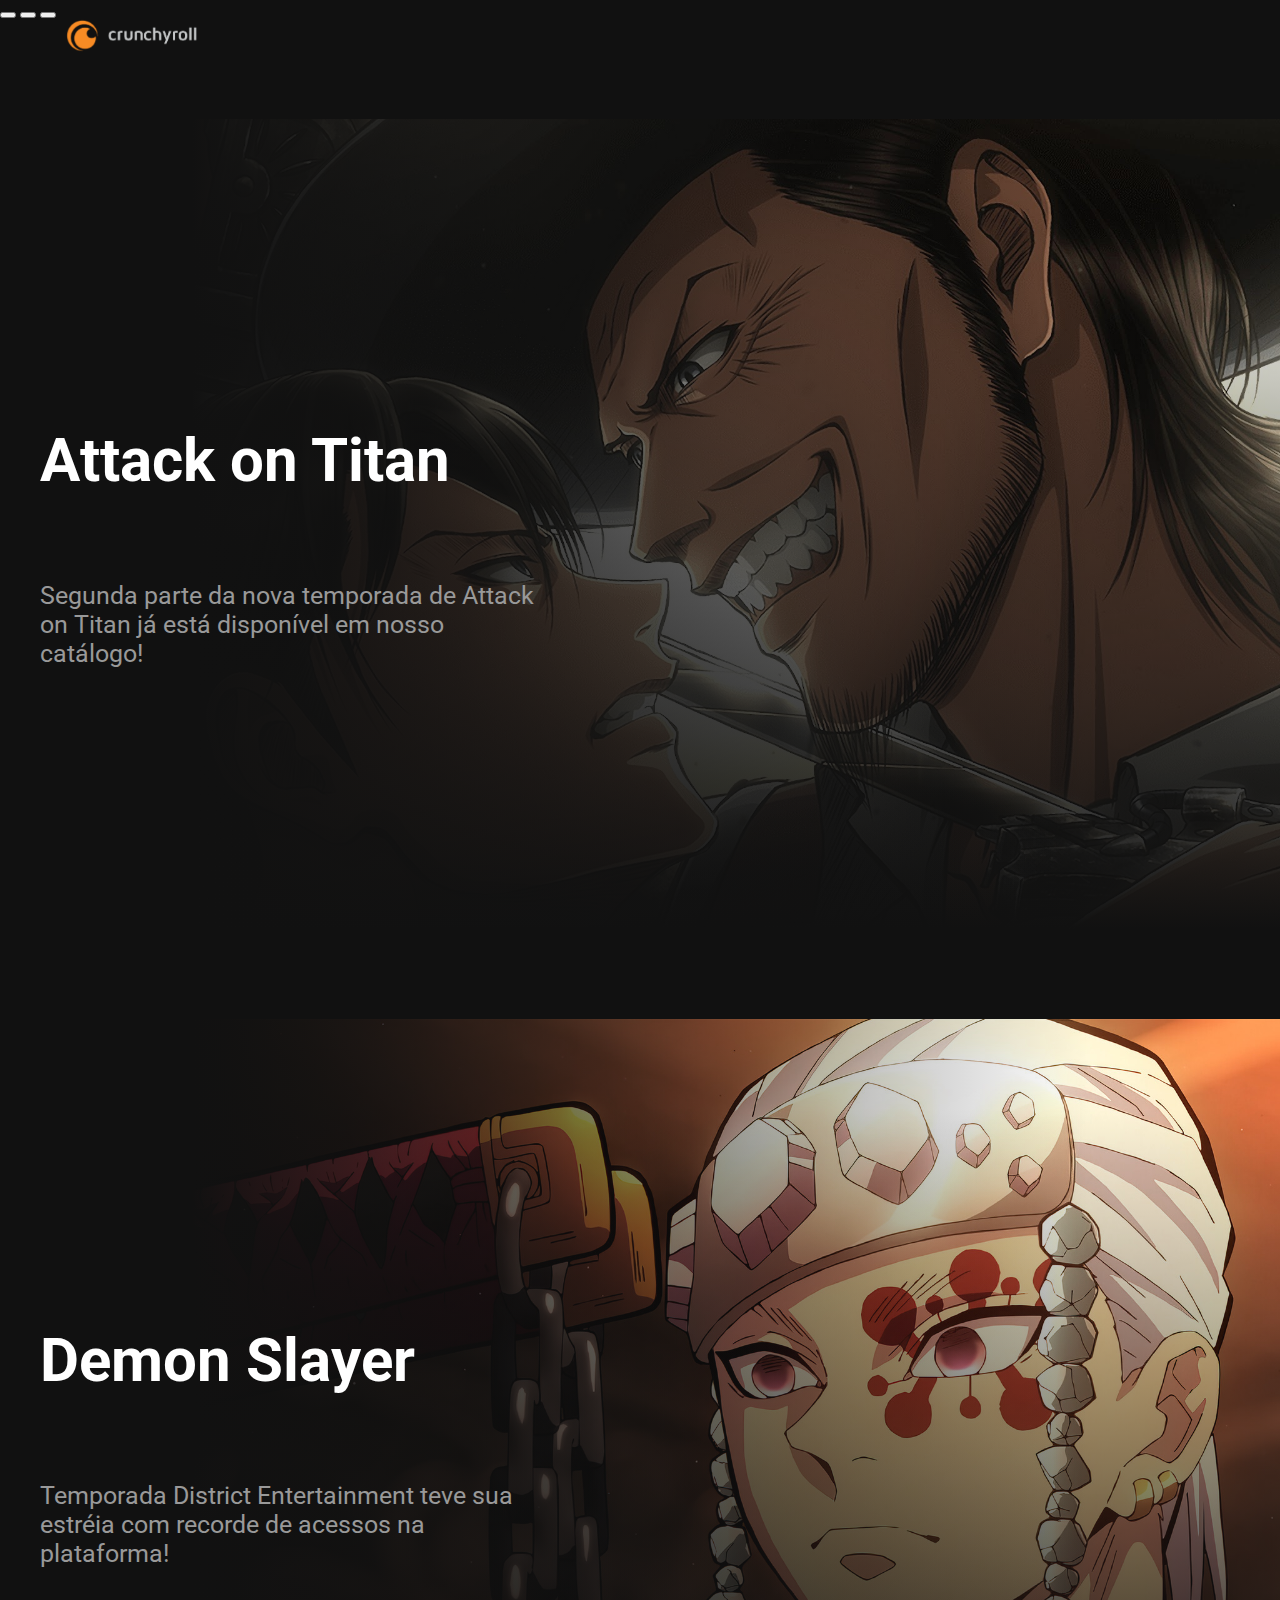
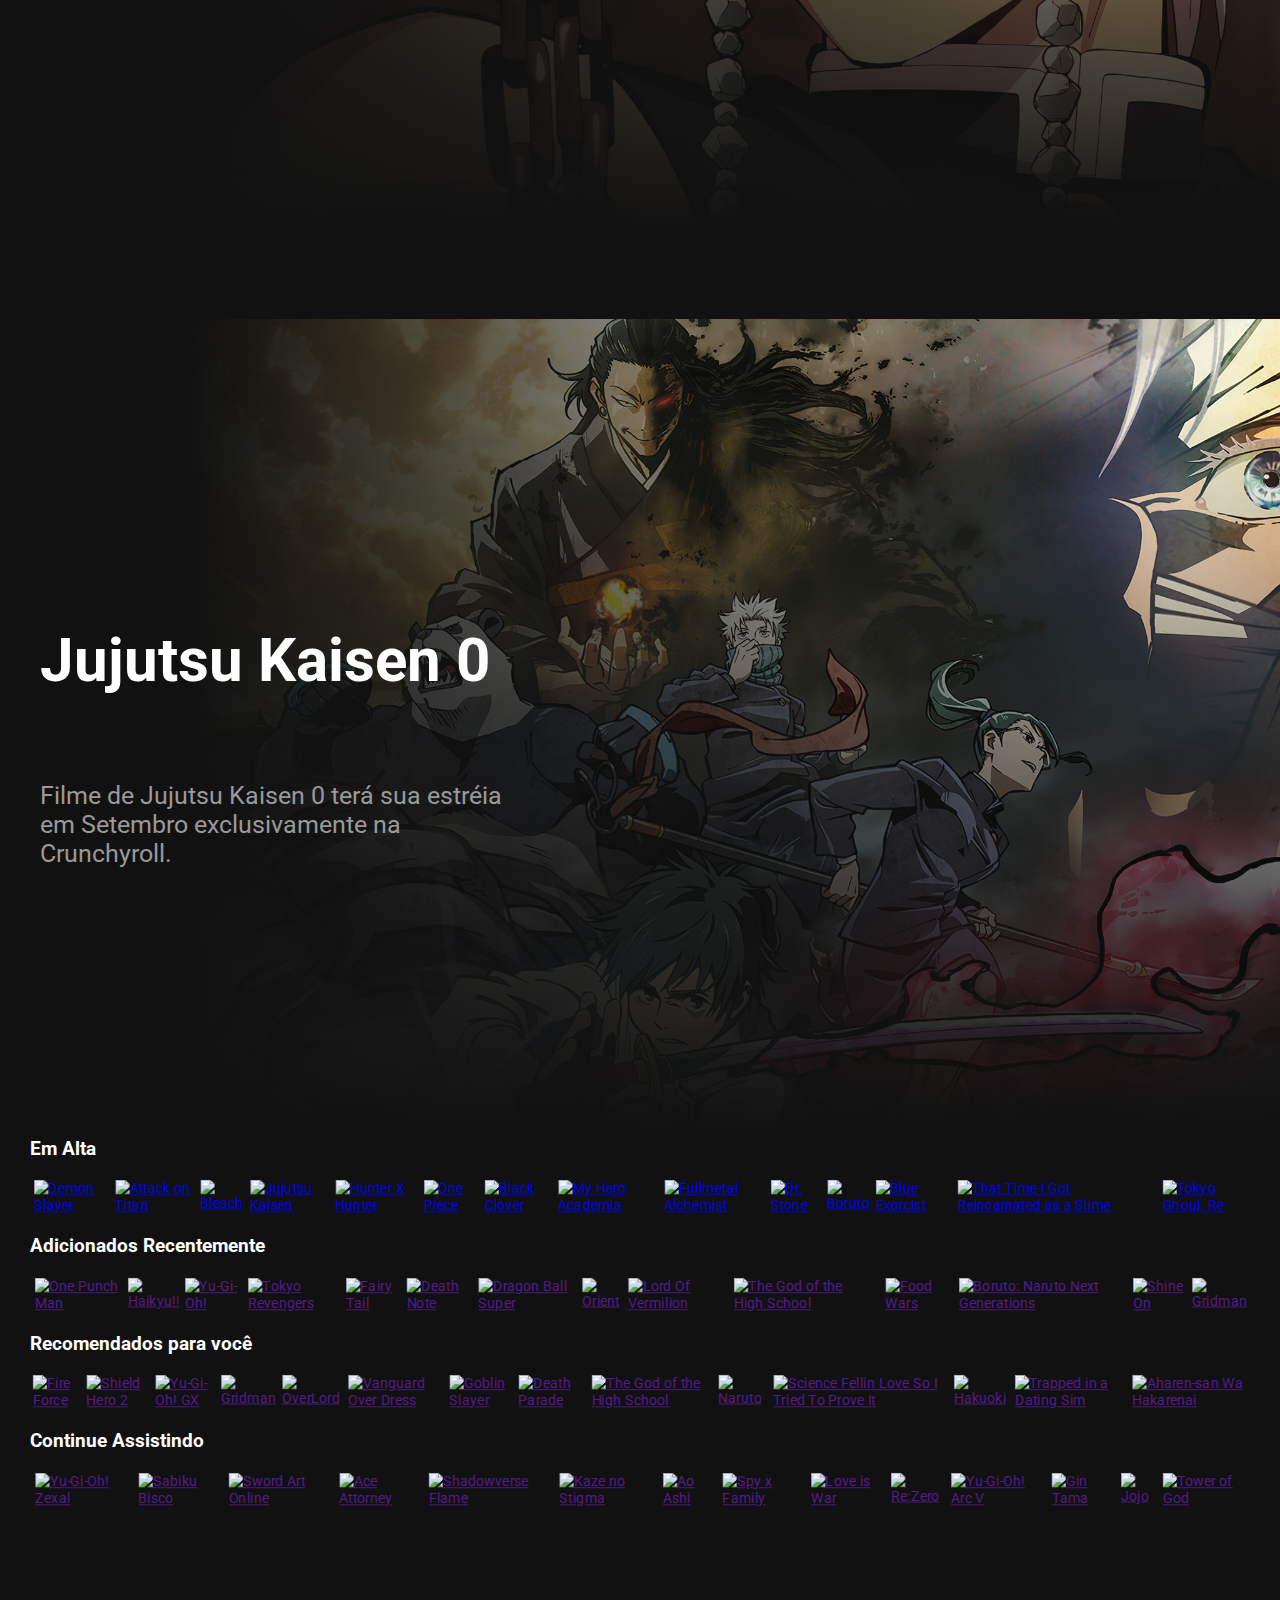
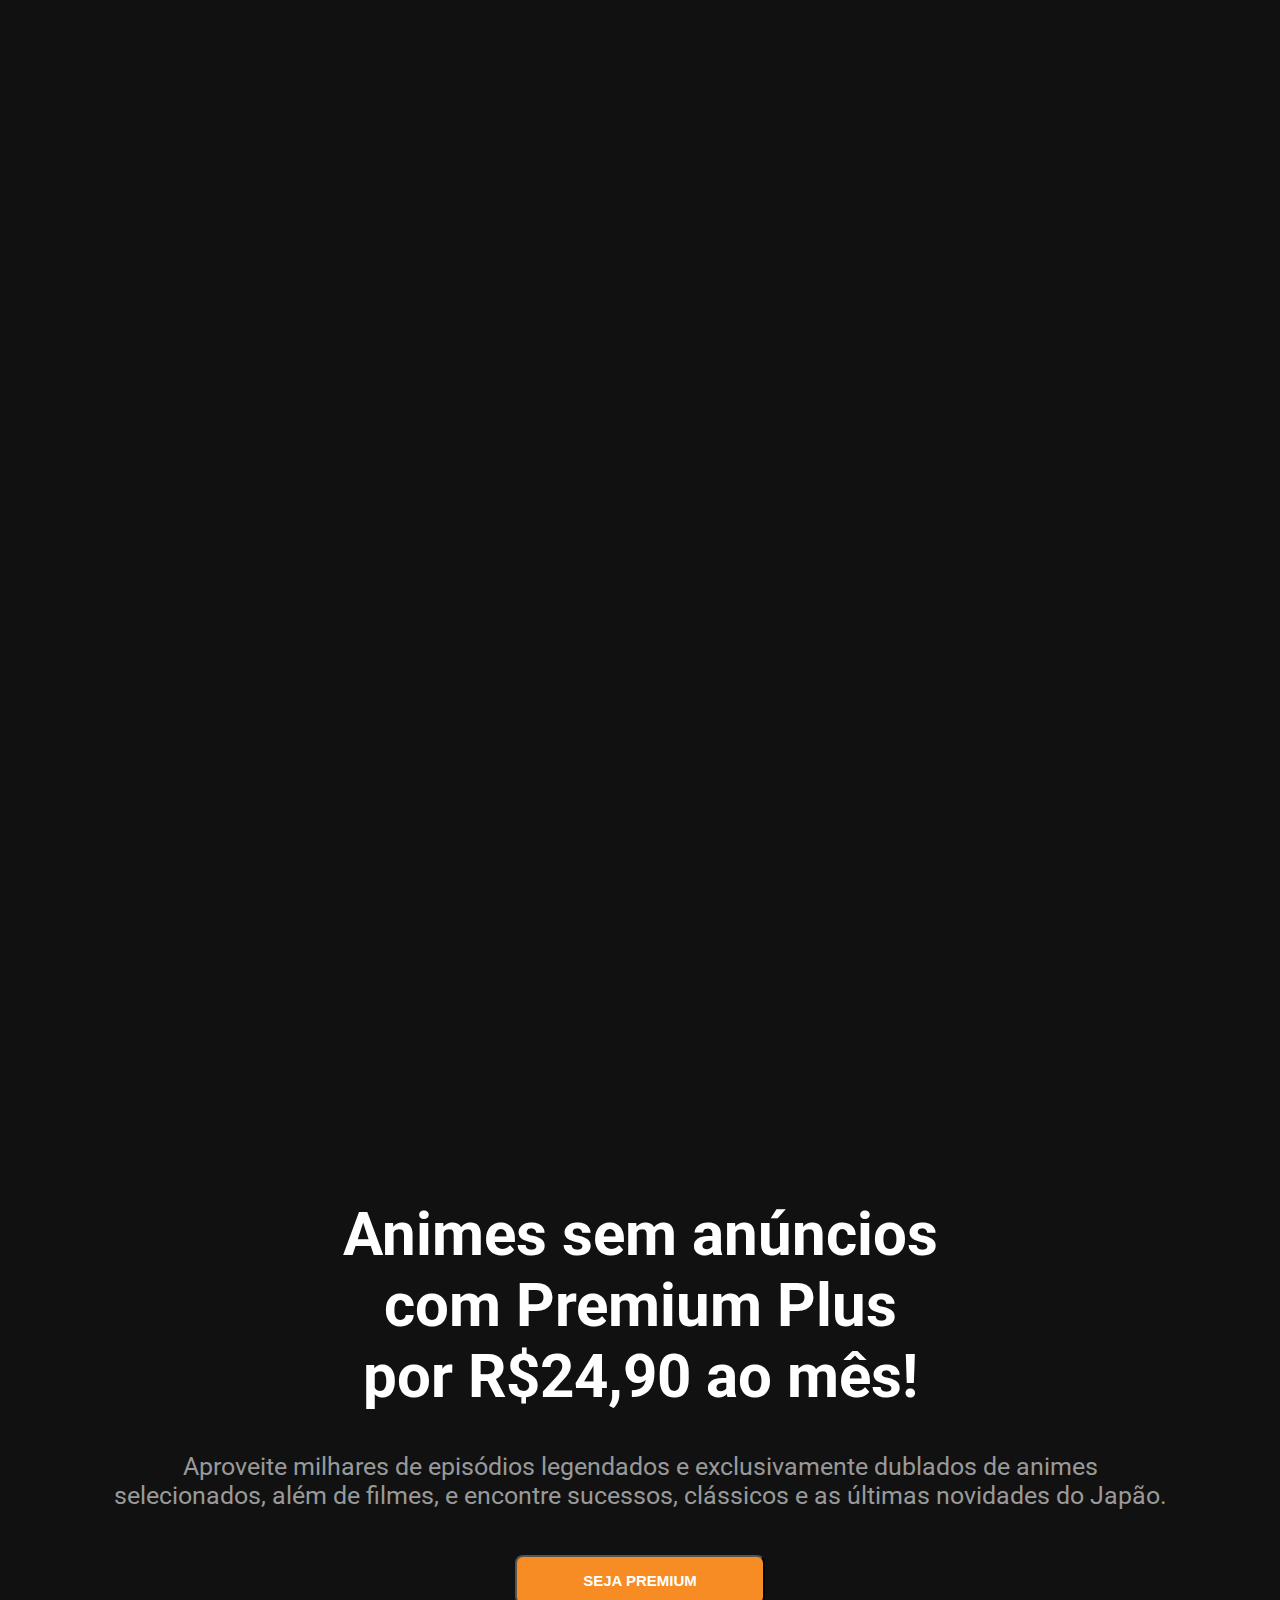
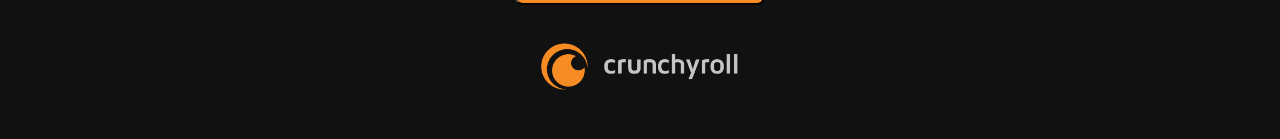
==== index.html @ c1bd7aec "Commit inicial" ====
<!DOCTYPE html>
<html lang="pt-br">

<head>
    <meta charset="UTF-8">
    <meta http-equiv="X-UA-Compatible" content="IE=edge">
    <meta name="viewport" content="width=device-width, initial-scale=1.0">
    <title>Anime Project</title>
    <link rel="shorcut icon" href="https://static.crunchyroll.com/cxweb/assets/img/favicons/favicon-96x96.png">
    <link rel="stylesheet" href="css/main.css">
    <link rel="stylesheet" href="https://fonts.googleapis.com/css2?family=Material+Symbols+Outlined:opsz,wght,FILL,GRAD@20..48,100..700,0..1,-50..200" />
    <link href="https://cdn.jsdelivr.net/npm/bootstrap@5.2.0/dist/css/bootstrap.min.css" rel="stylesheet" integrity="sha384-gH2yIJqKdNHPEq0n4Mqa/HGKIhSkIHeL5AyhkYV8i59U5AR6csBvApHHNl/vI1Bx" crossorigin="anonymous">
</head>

<body>
    <div id="header">
        <div class="header--logo">
            <a href="#">
                <img src="img/logo-crunchyroll1.png" alt="Crunchyroll" />
            </a>
        </div>
    </div>
    <!--ABERTURA DOS SLIDERS-->
    <div id="slider" class="carousel slide" data-bs-ride="carousel">
        <div class="carousel-indicators">
            <button type="button" data-bs-target="#slider" data-bs-slide-to="0" class="active" aria-current="true" aria-label="Slide 1"></button>
            <button type="button" data-bs-target="#slider" data-bs-slide-to="1" aria-label="Slide 2"></button>
            <button type="button" data-bs-target="#slider" data-bs-slide-to="2" aria-label="Slide 3"></button>
        </div>
        <div class="carousel-inner">
            <div class="carousel-item active item--1">
                <div class="shadow--vertical">
                    <div class="shadow--horizontal">
                        <div class="featured--name">
                            <p>Attack on Titan</p>
                        </div>
                        <div class="featured--title">
                            <p>Segunda parte da nova temporada de Attack on Titan
                                já está disponível em nosso catálogo!</p>
                        </div>
                    </div>
                </div>
            </div>
            <div class="carousel-item item--2">
                <div class="shadow--vertical">
                    <div class="shadow--horizontal">
                        <div class="featured--name">
                            <p>Demon Slayer</p>
                        </div>
                        <div class="featured--title">
                            <p>Temporada District Entertainment teve sua estréia
                                com recorde de acessos na plataforma!</p>
                        </div>
                    </div>
                </div>
            </div>
            <div class="carousel-item item--3">
                <div class="shadow--vertical">
                    <div class="shadow--horizontal">
                        <div class="featured--name">
                            <p>Jujutsu Kaisen 0</p>
                        </div>
                        <div class="featured--title">
                            <p>Filme de Jujutsu Kaisen 0 terá sua estréia em Setembro
                                exclusivamente na Crunchyroll.
                            </p>
                        </div>
                    </div>
                </div>
            </div>
        </div>
    </div>
    <!--FECHAMENTO DOS SLIDERS-->

    <!--INÍCIO DE LISTAGEM DOS ANIMES-->
    <div id="list">
        <div class="list--title">
            <h3>Em Alta</h3>
        </div>
        <div class="list--wrapper">
            <div id="navigation">
                <div class="nav-next control" onclick="nextArrow()"><span class="material-symbols-outlined">navigate_next</span>
                </div>
                <div class="nav-before control" onclick="beforeArrow()"><span class="material-symbols-outlined">navigate_before</span></div>
            </div>
            <div class="topico em--alta">
                <div class="list--gallery">
                    <a href="#"><img src="https://img1.ak.crunchyroll.com/i/spire3/09211a5ab1a7a41cbd18c90b1c8f076b1641869179_full.jpg"
                        title="Demon Slayer" class="itemGallery index"></a>
                    <a href="animes/AOT/index.html"><img src="https://img1.ak.crunchyroll.com/i/spire3/dac363972d628a7009e04fdeb9d7104a1641869274_full.jpg"
                        title="Attack on Titan" class="itemGallery index" /></a>
                    <a href="#"><img src="https://img1.ak.crunchyroll.com/i/spire2/52edb7a843abacb4ff0f642c8eda14401325114125_full.jpg"
                        title="Bleach" class="itemGallery index" /></a>
                    <a href="#"><img src="https://img1.ak.crunchyroll.com/i/spire3/02c909684baa37d6ef70a9df742d58951610752067_full.jpg"
                        title="Jujutsu Kaisen" class="itemGallery index" /></a>
                    <a href="animes/hunterXhunter/index.html"><img src="https://img1.ak.crunchyroll.com/i/spire3/cbb55a6382682bf71e91f685c6473c5a1487736090_main.jpg"
                        title="Hunter X Hunter" class="itemGallery index" /></a>
                    <a href="#"><img src="https://img1.ak.crunchyroll.com/i/spire4/8056a82e973dde98ebb82abd39dc69731564519729_full.jpg"
                        title="One Piece" class="itemGallery index" /></a>
                    <a href="#"><img src="https://img1.ak.crunchyroll.com/i/spire3/501db6b69ced79e79a556b20cbdb9c5d1609784936_full.jpg"
                        title="Black Clover" class="itemGallery index" /></a>
                    <a href="#"><img src="https://img1.ak.crunchyroll.com/i/spire2/cccce22d1dfaaf713284a617ee0b539a1587756305_full.jpg"
                        title="My Hero Academia" class="itemGallery index" /></a>
                    <a href="#"><img src="https://img1.ak.crunchyroll.com/i/spire4/fabddf1040abbd18948b9aacc18011b31475523493_full.jpg"
                        title="Fullmetal Alchemist" class="itemGallery index" /></a>
                    <a href="#"><img src="https://img1.ak.crunchyroll.com/i/spire3/a2afe488cbf6448cda89eb8f87852aec1610654741_full.jpg"
                        title="Dr. Stone" class="itemGallery index" /></a>
                    <a href="#"><img src="https://img1.ak.crunchyroll.com/i/spire1/b8224973442b62a1b8ed8f23fb2b60591642666851_full.jpg"
                        title="Boruto" class="itemGallery index" /></a>
                    <a href="#"><img src="https://img1.ak.crunchyroll.com/i/spire1/e0c8a39fa014e57a95ef3682a4cc61d31483733959_full.jpg"
                        title="Blue Exorcist" class="itemGallery index" /></a>
                    <a href="#"><img src="https://img1.ak.crunchyroll.com/i/spire2/7bfd25202378b53c766c785afb2f13f71629162301_full.jpg"
                        title="That Time I Got Reincarnated as a Slime" class="itemGallery index" /></a>
                    <a href="#"><img src="https://img1.ak.crunchyroll.com/i/spire1/afda35f6a333439cd51102ba9acc9b371522786306_full.jpg"
                        title="Tokyo Ghoul: Re" class="itemGallery index" /></a>
                </div>
            </div>
        </div>

        <!--SEGUNDA LISTA-->

        <div class="list--title">
            <h3>Adicionados Recentemente</h3>
        </div>
        <div class="list--wrapper">
            <div id="navigation">
                <div class="nav-next control" onclick="nextArrow2()"><span class="material-symbols-outlined">navigate_next</span>
                </div>
                <div class="nav-before control" onclick="beforeArrow2()"><span class="material-symbols-outlined">navigate_before</span></div>
            </div>
            <div class="topico recentes">
                <div class="list--gallery">
                    <a href=""><img src="https://beta.crunchyroll.com/imgsrv/display/thumbnail/240x360/catalog/crunchyroll/d8eed44e3d48097ab5fd36b6815fc18e.jpeg"
                        title="One Punch Man" class="itemGallery index" /></a>
                    <a href=""><img src="https://beta.crunchyroll.com/imgsrv/display/thumbnail/240x360/catalog/crunchyroll/af5f2304138a2ebe9caf5b7d0b1e2f01.jpeg"
                        title="Haikyu!!" class="itemGallery index" /></a>
                    <a href=""><img src="https://beta.crunchyroll.com/imgsrv/display/thumbnail/240x360/catalog/crunchyroll/837409ac43551c978dd2978d3a55f92a.jpeg"
                        title="Yu-Gi-Oh!" class="itemGallery index" /></a>
                    <a href=""><img src="https://beta.crunchyroll.com/imgsrv/display/thumbnail/240x360/catalog/crunchyroll/70975a1227b453c1caf24fa05a93617d.jpeg"
                        title="Tokyo Revengers" class="itemGallery index" /></a>
                    <a href=""><img src="https://beta.crunchyroll.com/imgsrv/display/thumbnail/240x360/catalog/crunchyroll/18638d44e180fd1b51870106b88e46e4.jpeg"
                        title="Fairy Tail" class="itemGallery index" /></a>
                    <a href=""><img src="https://beta.crunchyroll.com/imgsrv/display/thumbnail/240x360/catalog/crunchyroll/697c8b5ff2f49a97348b5507c06e1183.jpeg"
                        title="Death Note" class="itemGallery index" /></a>
                    <a href=""><img src="https://beta.crunchyroll.com/imgsrv/display/thumbnail/240x360/catalog/crunchyroll/98ea4207e23a2ea3e3af39ad641d8800.jpeg"
                        title="Dragon Ball Super" class="itemGallery index" /></a>
                    <a href=""><img src="https://beta.crunchyroll.com/imgsrv/display/thumbnail/240x360/catalog/crunchyroll/69a132a8aa8264b2b696387d3207fae5.jpeg"
                        title="Orient" class="itemGallery index" /></a>
                    <a href=""><img src="https://beta.crunchyroll.com/imgsrv/display/thumbnail/240x360/catalog/crunchyroll/46d202db44861a8ca50503879db03b19.jpeg"
                        title="Lord Of Vermilion" class="itemGallery index" /></a>
                    <a href=""><img src="https://beta.crunchyroll.com/imgsrv/display/thumbnail/240x360/catalog/crunchyroll/7c90619d5986db1a0ffd02b4fa516170.jpeg"
                        title="The God of the High School" class="itemGallery index" /></a>
                    <a href=""><img src="https://beta.crunchyroll.com/imgsrv/display/thumbnail/240x360/catalog/crunchyroll/ef9743b89ffa1ce1e612be01cc05b0ae.jpeg"
                        title="Food Wars" class="itemGallery index" /></a>
                    <a href=""><img src="https://beta.crunchyroll.com/imgsrv/display/thumbnail/240x360/catalog/crunchyroll/ac42d3d9367221716e0fe2bfb732138d.jpeg"
                        title="Boruto: Naruto Next Generations" class="itemGallery index" /></a>
                    <a href=""><img src="https://beta.crunchyroll.com/imgsrv/display/thumbnail/240x360/catalog/crunchyroll/126dc528ec3515a591e5ddb3b2bf1fe9.jpeg"
                        title="Shine On" class="itemGallery index" /></a>
                    <a href=""><img src="https://beta.crunchyroll.com/imgsrv/display/thumbnail/240x360/catalog/crunchyroll/72fa16314c61c06a021add57829e0585.jpeg"
                        title="Gridman" class="itemGallery index" /></a>
                </div>
            </div>
        </div>

        <!--TERCEIRA LISTAGEM-->

        <div class="list--title">
            <h3>Recomendados para você</h3>
        </div>
        <div class="list--wrapper">
            <div id="navigation">
                <div class="nav-next control" onclick="nextArrow3()"><span class="material-symbols-outlined">navigate_next</span>
                </div>
                <div class="nav-before control" onclick="beforeArrow3()"><span class="material-symbols-outlined">navigate_before</span></div>
            </div>
            <div class="topico recomendados">
                <div class="list--gallery">
                    <a href=""><img src="https://beta.crunchyroll.com/imgsrv/display/thumbnail/240x360/catalog/crunchyroll/da1db9f24b365129646e8b4508858217.jpeg"
                        title="Fire Force" class="itemGallery index" /></a>
                    <a href=""><img src="https://beta.crunchyroll.com/imgsrv/display/thumbnail/240x360/catalog/crunchyroll/c73bc7c503920b61c100eab128e70d5e.jpeg"
                        title="Shield Hero 2" class="itemGallery index" /></a>
                    <a href=""><img src="https://beta.crunchyroll.com/imgsrv/display/thumbnail/240x360/catalog/crunchyroll/938ffd2c76c1d1b7082d1e47ce0352bf.jpeg"
                        title="Yu-Gi-Oh! GX" class="itemGallery index" /></a>
                    <a href=""><img src="https://beta.crunchyroll.com/imgsrv/display/thumbnail/240x360/catalog/crunchyroll/72fa16314c61c06a021add57829e0585.jpeg"
                        title="Gridman" class="itemGallery index" /></a>
                    <a href=""><img src="https://beta.crunchyroll.com/imgsrv/display/thumbnail/240x360/catalog/crunchyroll/59dd9785564f46c3cf2a18b38149f5a1.jpeg"
                        title="OverLord" class="itemGallery index" /></a>
                    <a href=""><img src="https://beta.crunchyroll.com/imgsrv/display/thumbnail/240x360/catalog/crunchyroll/45f6d1eb2fe868c405d4e6e246191d45.jpeg"
                        title="Vanguard Over Dress" class="itemGallery index" /></a>
                    <a href=""><img src="https://beta.crunchyroll.com/imgsrv/display/thumbnail/240x360/catalog/crunchyroll/8cf56e51a982975b0987534985fa67c7.jpeg"
                        title="Goblin Slayer" class="itemGallery index" /></a>
                    <a href=""><img src="https://beta.crunchyroll.com/imgsrv/display/thumbnail/240x360/catalog/crunchyroll/8a59f7da231e4d5edae6955eb0fc2be4.jpeg"
                        title="Death Parade" class="itemGallery index" /></a>
                    <a href=""><img src="https://beta.crunchyroll.com/imgsrv/display/thumbnail/240x360/catalog/crunchyroll/7c90619d5986db1a0ffd02b4fa516170.jpeg"
                        title="The God of the High School" class="itemGallery index" /></a>
                    <a href=""><img src="https://beta.crunchyroll.com/imgsrv/display/thumbnail/240x360/catalog/crunchyroll/8532171bec0d05bfe45769a330fbab82.jpeg"
                        title="Naruto" class="itemGallery index" /></a>
                    <a href=""><img src="https://beta.crunchyroll.com/imgsrv/display/thumbnail/240x360/catalog/crunchyroll/3b12cc384e3aa828211ca2afa28fb81b.jpeg"
                        title="Science Fellin Love So I Tried To Prove It" class="itemGallery index" /></a>
                    <a href=""><img src="https://beta.crunchyroll.com/imgsrv/display/thumbnail/240x360/catalog/crunchyroll/5fa5d6b926c6477f6b801e8399b7fcbd.jpeg"
                        title="Hakuoki" class="itemGallery index" /></a>
                    <a href=""><img src="https://beta.crunchyroll.com/imgsrv/display/thumbnail/240x360/catalog/crunchyroll/06b3979281876602d3279a8c70188d9a.jpeg"
                        title="Trapped in a Dating Sim" class="itemGallery index" /></a>
                    <a href=""><img src="https://beta.crunchyroll.com/imgsrv/display/thumbnail/240x360/catalog/crunchyroll/6e94355c0f9b0e1fa47f24f4f3a9ba62.jpeg"
                        title="Aharen-san Wa Hakarenai" class="itemGallery index" /></a>
                </div>
            </div>
        </div>

        <!--QUARTA LISTA-->

        <div class="list--title">
            <h3>Continue Assistindo</h3>
        </div>
        <div class="list--wrapper">
            <div id="navigation">
                <div class="nav-next control" onclick="nextArrow4()"><span class="material-symbols-outlined">navigate_next</span>
                </div>
                <div class="nav-before control" onclick="beforeArrow4()"><span class="material-symbols-outlined">navigate_before</span></div>
            </div>
            <div class="topico continue">
                <div class="list--gallery">
                    <a href=""><img src="https://beta.crunchyroll.com/imgsrv/display/thumbnail/240x360/catalog/crunchyroll/2da12ed5b907017b6d52d4f867027012.jpeg"
                        title="Yu-Gi-Oh! Zexal" class="itemGallery index" /></a>
                    <a href=""><img src="https://beta.crunchyroll.com/imgsrv/display/thumbnail/240x360/catalog/crunchyroll/bc32305b564fad77c2eb5e8884ba280c.jpeg"
                        title="Sabiku Bisco" class="itemGallery index" /></a>
                    <a href=""><img src="https://beta.crunchyroll.com/imgsrv/display/thumbnail/240x360/catalog/crunchyroll/13d6e1ce564b2080bcc39f8ef1288690.jpeg"
                        title="Sword Art Online" class="itemGallery index" /></a>
                    <a href=""><img src="https://beta.crunchyroll.com/imgsrv/display/thumbnail/240x360/catalog/crunchyroll/69a6173d531328e01c84e204e830a1ec.jpeg"
                        title="Ace Attorney" class="itemGallery index" /></a>
                    <a href=""><img src="https://beta.crunchyroll.com/imgsrv/display/thumbnail/240x360/catalog/crunchyroll/859a10bd286ff82d4e389571962de71b.jpeg"
                        title="Shadowverse Flame" class="itemGallery index" /></a>
                    <a href=""><img src="https://beta.crunchyroll.com/imgsrv/display/thumbnail/240x360/catalog/crunchyroll/edcb896701e1dbd5cc2ea3ecd7f7d646.jpeg"
                        title="Kaze no Stigma" class="itemGallery index" /></a>
                    <a href=""><img src="https://beta.crunchyroll.com/imgsrv/display/thumbnail/240x360/catalog/crunchyroll/f1540a6b98f7b986993e7d2019a62512.jpeg"
                        title="Ao Ashi" class="itemGallery index" /></a>
                    <a href=""><img src="https://beta.crunchyroll.com/imgsrv/display/thumbnail/240x360/catalog/crunchyroll/32d90e0628aeb20fcd2e8879188d6b70.jpeg"
                        title="Spy x Family" class="itemGallery index" /></a>
                    <a href=""><img src="https://beta.crunchyroll.com/imgsrv/display/thumbnail/240x360/catalog/crunchyroll/48b9c687382510e7ae195f61fee65c61.jpeg"
                        title="Love is War" class="itemGallery index" /></a>
                    <a href=""><img src="https://beta.crunchyroll.com/imgsrv/display/thumbnail/240x360/catalog/crunchyroll/291c6c3b60857afabe46899f848079a4.jpeg"
                        title="Re:Zero" class="itemGallery index" /></a>
                    <a href=""><img src="https://beta.crunchyroll.com/imgsrv/display/thumbnail/240x360/catalog/crunchyroll/3487d0fff949e19e3e0b4922606fff39.jpeg"
                        title="Yu-Gi-Oh! Arc V" class="itemGallery index" /></a>
                    <a href=""><img src="https://beta.crunchyroll.com/imgsrv/display/thumbnail/240x360/catalog/crunchyroll/4fadd5f113c28de1b22d4ef67a78890b.jpeg"
                        title="Gin Tama" class="itemGallery index" /></a>
                    <a href=""><img src="https://beta.crunchyroll.com/imgsrv/display/thumbnail/240x360/catalog/crunchyroll/2423e59e70fab2f873cbe48c9dac0d21.jpeg"
                        title="Jojo" class="itemGallery index" /></a>
                    <a href=""><img src="https://beta.crunchyroll.com/imgsrv/display/thumbnail/240x360/catalog/crunchyroll/935ad8e1c044f1164c2af8e18042c2e6.jpg"
                        title="Tower of God" class="itemGallery index" /></a>
                </div>
            </div>
        </div>
    </div>
    <!--FECHAMENTO DA LISTAGEM GERAL-->

    <!--FOOTER-->
    <div id="background-premium">
        <div class="background-premium">
            <div class="shadow--top">
                <div class="shadow--bottom">
                </div>
            </div>
        </div>
    </div>
    <div id="premium-version">
        <h1>Animes sem anúncios<br />
            com Premium Plus<br />
            por R$24,90 ao mês!</h1>
        <p>Aproveite milhares de episódios legendados e exclusivamente dublados de animes<br /> selecionados,
            além de filmes, e encontre sucessos, clássicos e as últimas novidades do Japão.</p>
        <a href="#"><button href="#">Seja Premium</button></a>
        <div class="logo-market">
            <img src="img/logo-crunchyroll.png" width="200px" />
        </div>
    </div>
    <script type="text/javascript" src="js/function.js"></script>
    <script src="https://cdn.jsdelivr.net/npm/bootstrap@5.2.0/dist/js/bootstrap.bundle.min.js" integrity="sha384-A3rJD856KowSb7dwlZdYEkO39Gagi7vIsF0jrRAoQmDKKtQBHUuLZ9AsSv4jD4Xa" crossorigin="anonymous"></script>
</body>

</html>
---- css/main.css ----
@import url(global.css);
@import url(custom.css);
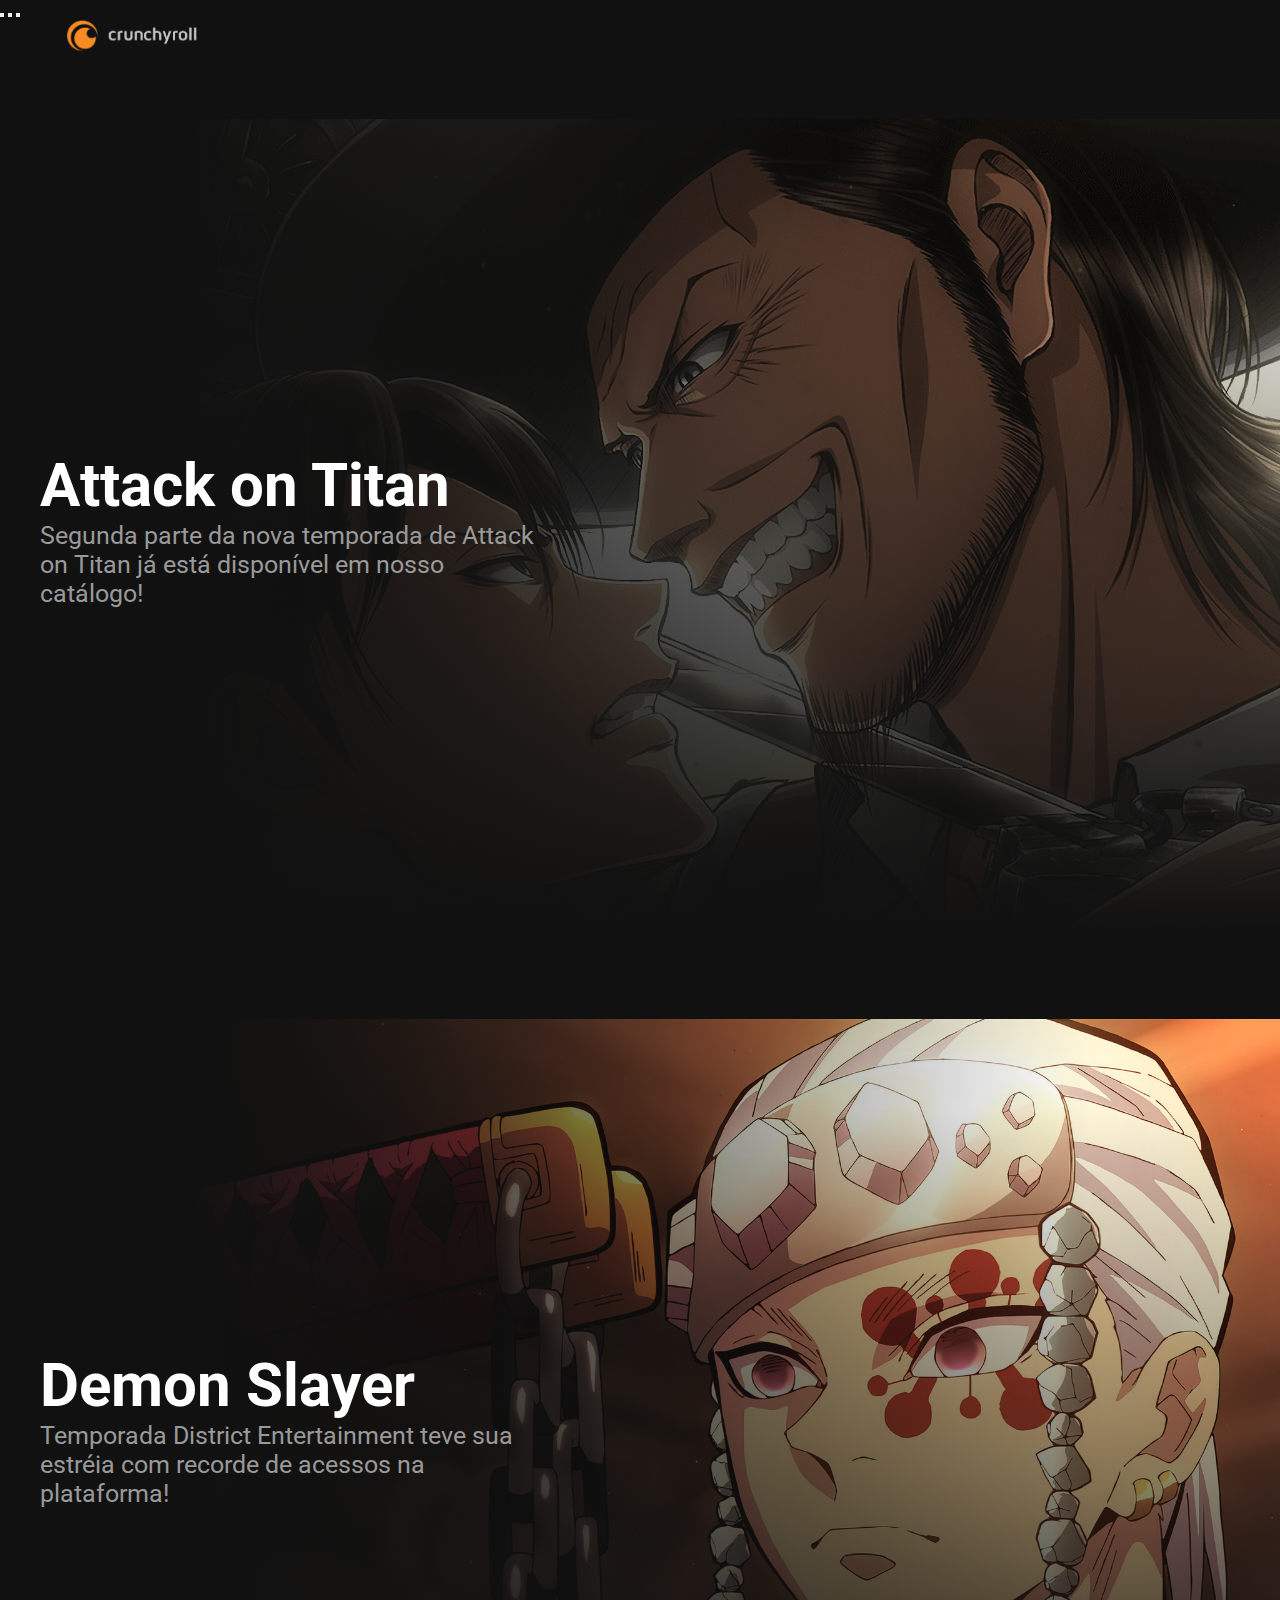
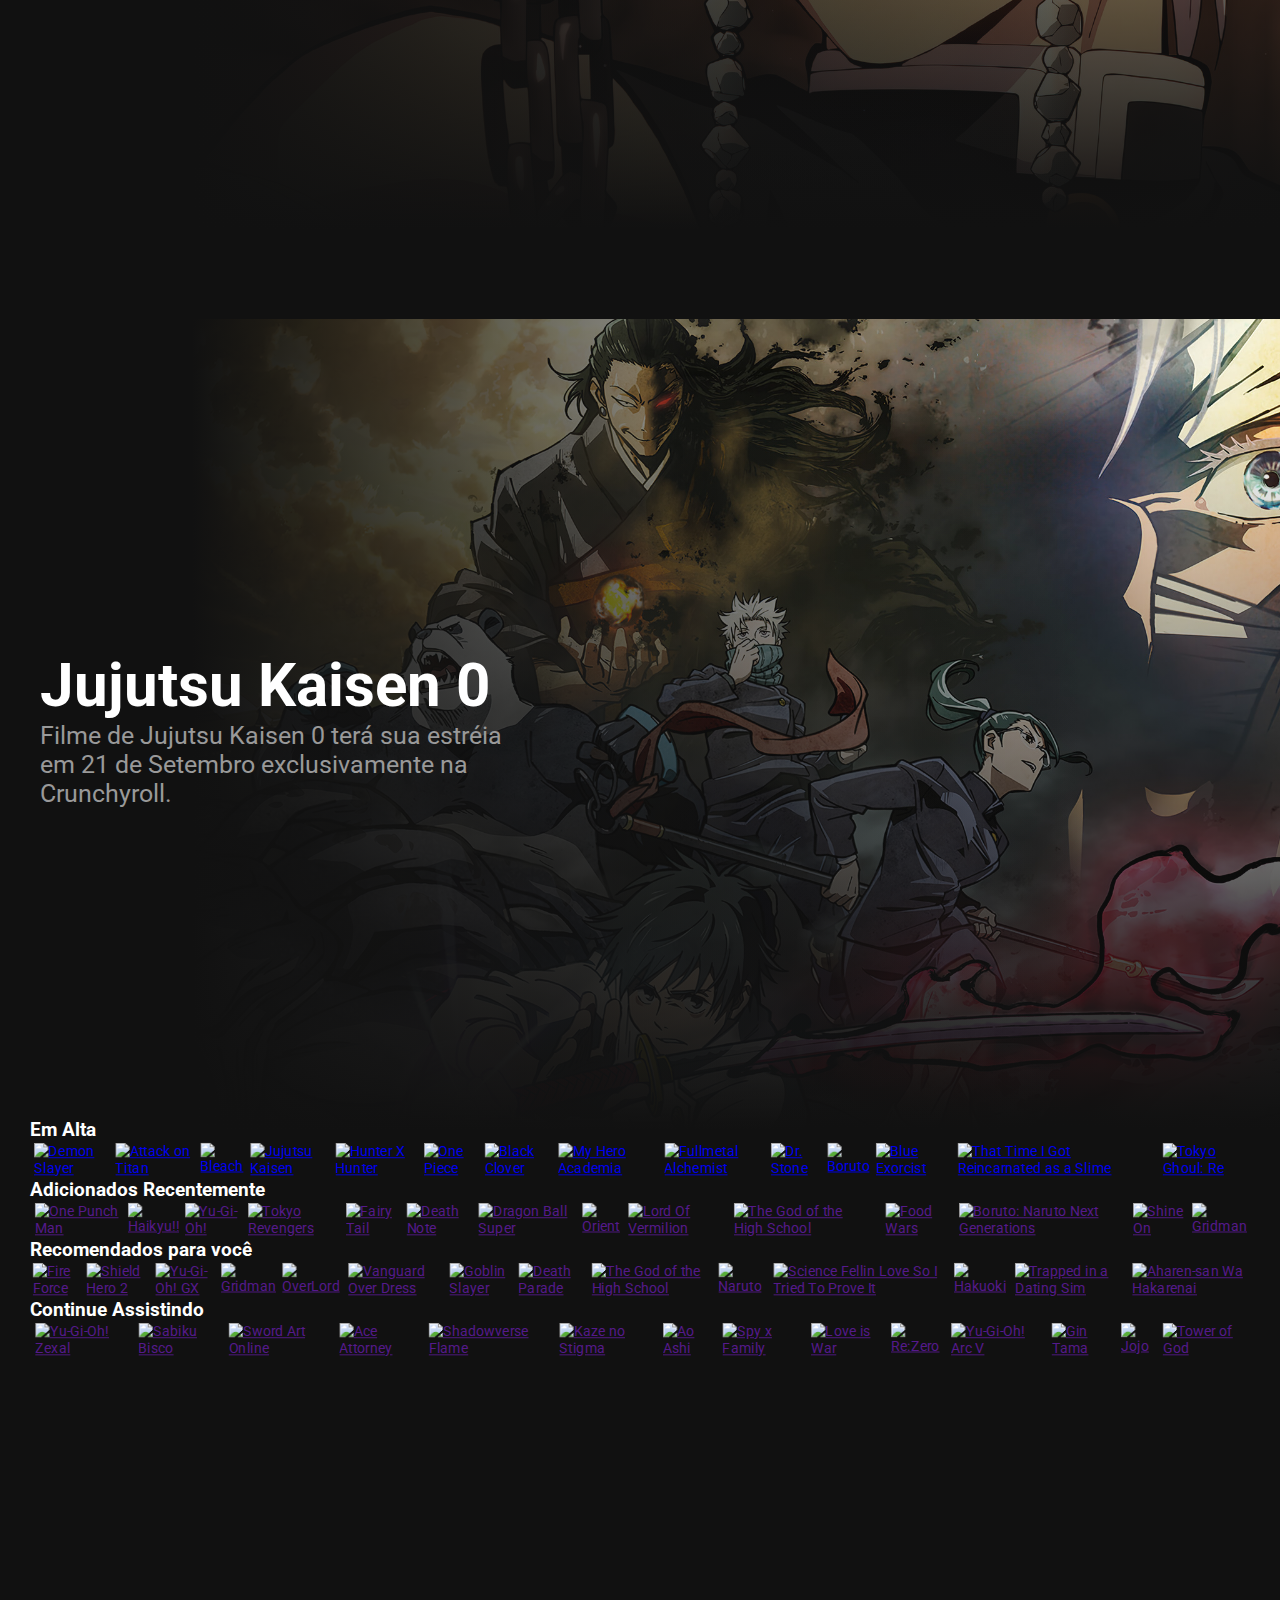
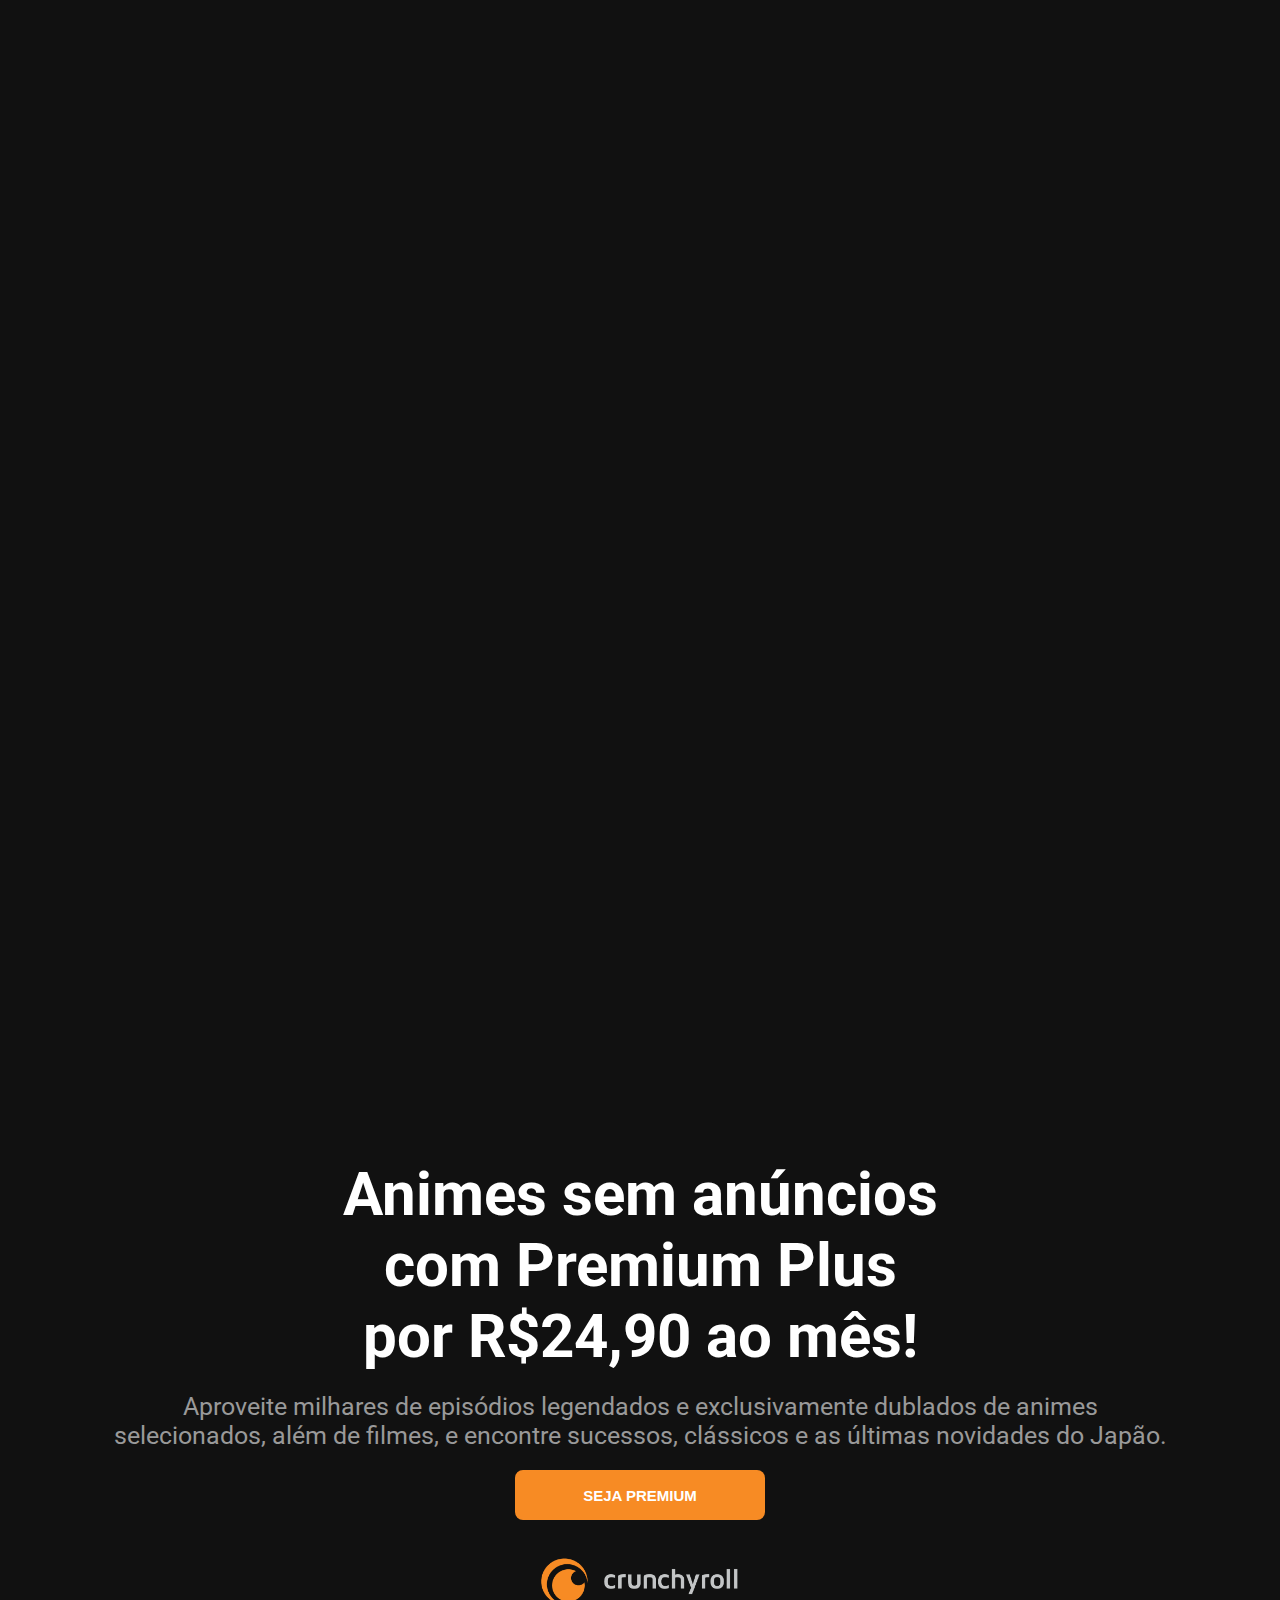
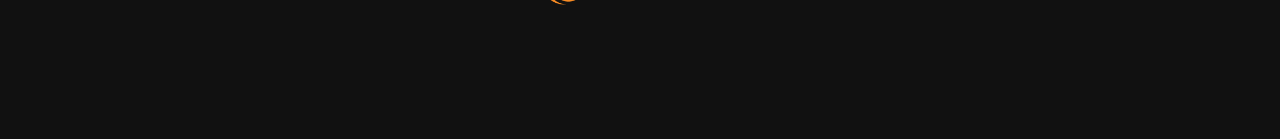
==== commit 5d544b5c: "Atualização dos arquivos em pastas e formatação responsiva" ====
--- a/index.html
+++ b/index.html
@@ -61,7 +61,7 @@
                             <p>Jujutsu Kaisen 0</p>
                         </div>
                         <div class="featured--title">
-                            <p>Filme de Jujutsu Kaisen 0 terá sua estréia em Setembro
+                            <p>Filme de Jujutsu Kaisen 0 terá sua estréia em 21 de Setembro
                                 exclusivamente na Crunchyroll.
                             </p>
                         </div>
@@ -85,7 +85,7 @@
             </div>
             <div class="topico em--alta">
                 <div class="list--gallery">
-                    <a href="#"><img src="https://img1.ak.crunchyroll.com/i/spire3/09211a5ab1a7a41cbd18c90b1c8f076b1641869179_full.jpg"
+                    <a href="animes/DemonSlayer/index.html"><img src="https://img1.ak.crunchyroll.com/i/spire3/09211a5ab1a7a41cbd18c90b1c8f076b1641869179_full.jpg"
                         title="Demon Slayer" class="itemGallery index"></a>
                     <a href="animes/AOT/index.html"><img src="https://img1.ak.crunchyroll.com/i/spire3/dac363972d628a7009e04fdeb9d7104a1641869274_full.jpg"
                         title="Attack on Titan" class="itemGallery index" /></a>
@@ -162,7 +162,7 @@
             </div>
         </div>
 
-        <!--TERCEIRA LISTAGEM-->
+        <!--TERCEIRA LISTA-->
 
         <div class="list--title">
             <h3>Recomendados para você</h3>
--- a/css/main.css
+++ b/css/main.css
@@ -1,2 +1,3 @@
 @import url(global.css);
-@import url(custom.css);+@import url(custom.css);
+@import url(responsive.css);